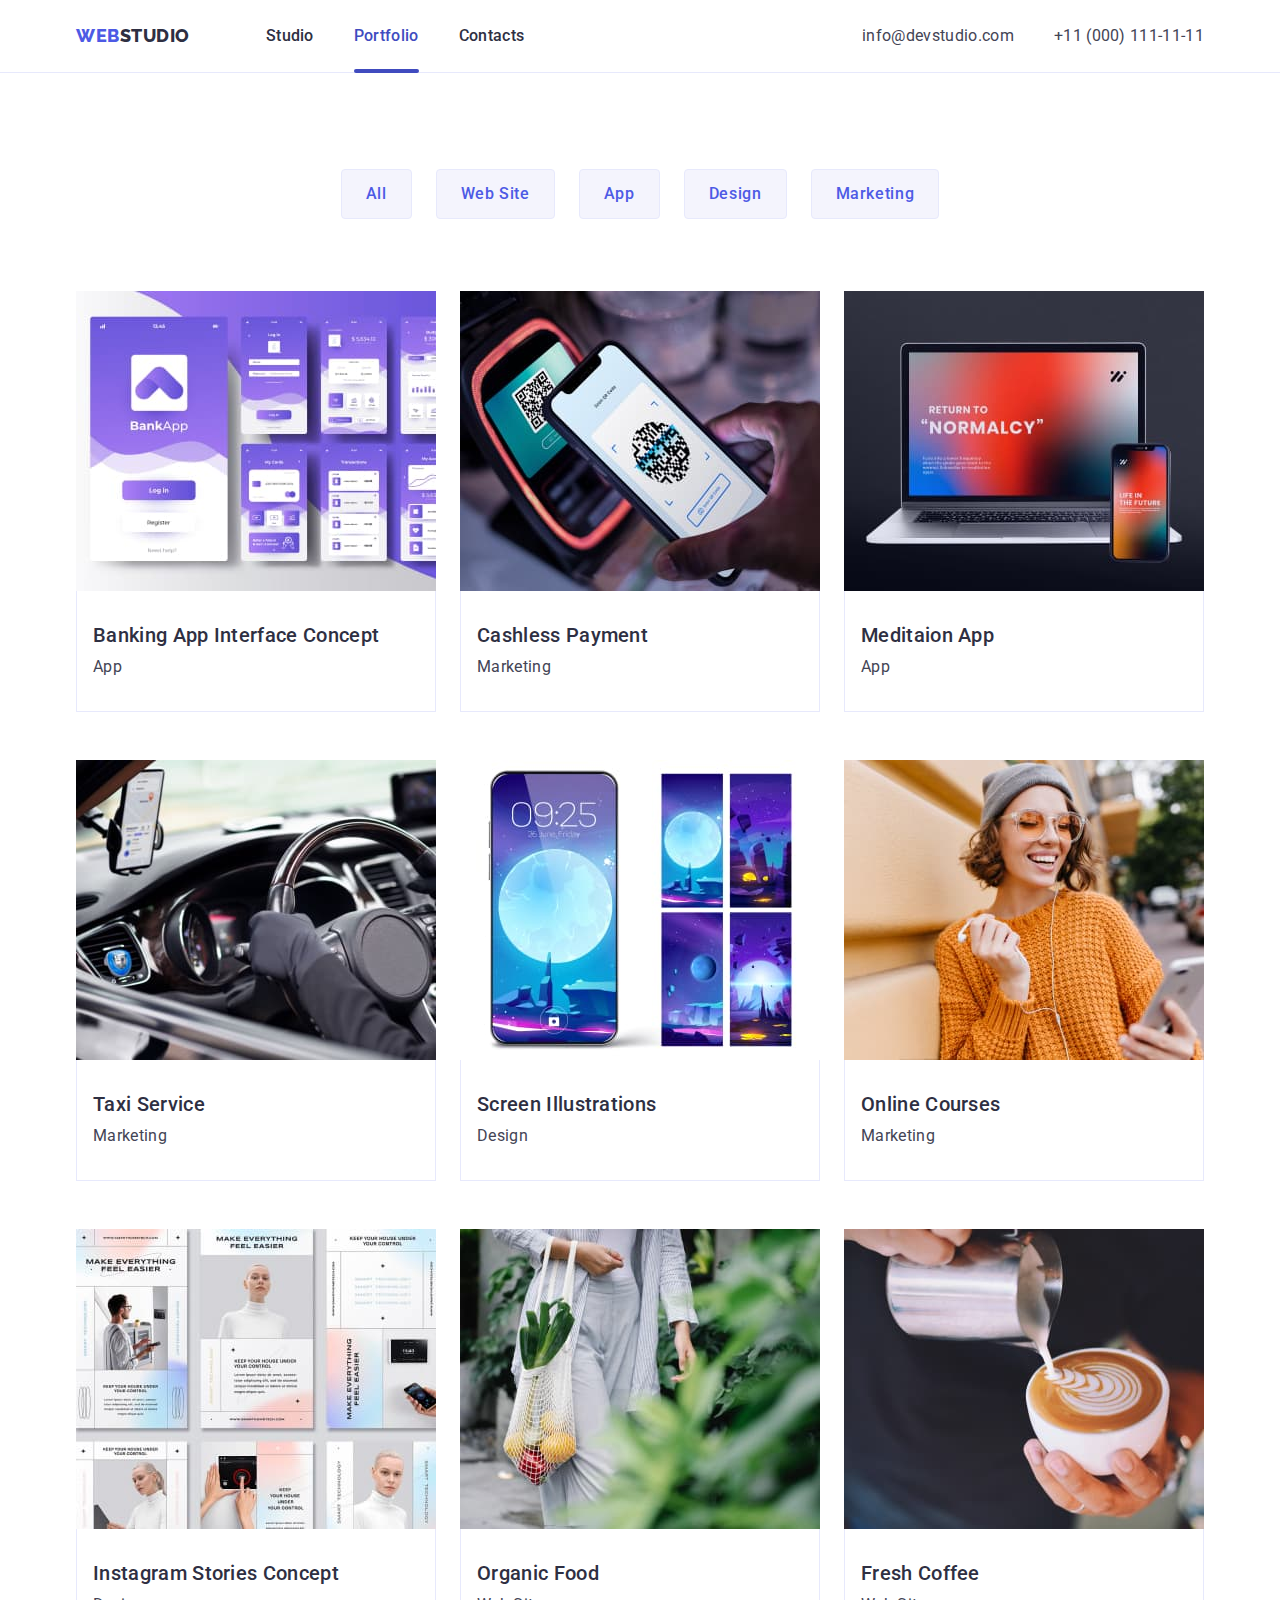
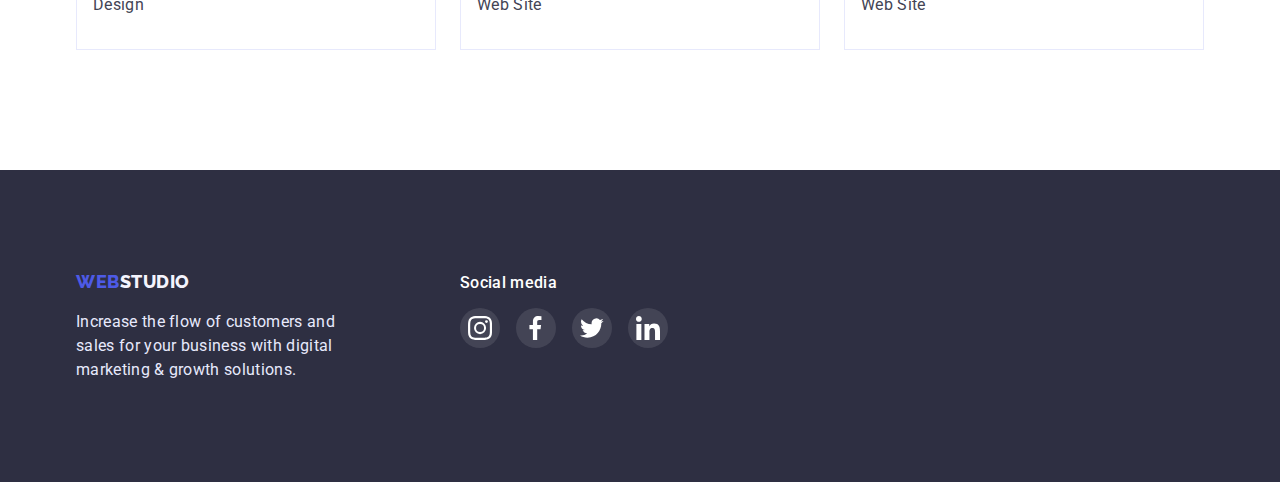
==== portfolio.html @ 609867eb "copy" ====
<!DOCTYPE html>
<html lang="en">
  <head>
    <meta charset="UTF-8" />
    <meta http-equiv="X-UA-Compatible" content="IE=edge" />
    <meta name="viewport" content="width=device-width, initial-scale=1.0" />
    <title>Document</title>
    <link rel="preconnect" href="https://fonts.googleapis.com" />
    <link rel="preconnect" href="https://fonts.gstatic.com" crossorigin />
    <link
      href="https://fonts.googleapis.com/css2?family=Raleway:wght@800&family=Roboto:wght@400;500;700;900&display=swap"
      rel="stylesheet"
    />
    <link
      rel="stylesheet"
      href="https://cdn.jsdelivr.net/npm/modern-normalize@1.1.0/modern-normalize.min.css"
    />
    <link rel="stylesheet" href="./css/styles.css" />
  </head>
  <body>
    <header class="header">
      <div class="container header-container">
        <nav class="header-navigation">
          <a class="logo link" href="./index.html"
            >Web<span class="header-logo">Studio</span></a
          >

          <ul class="header-list list">
            <li class="header-item">
              <a href="./index.html" class="header-link link">Studio</a>
            </li>
            <li class="header-item">
              <a href="./portfolio.html" class="header-link link current"
                >Portfolio</a
              >
            </li>
            <li class="header-item">
              <a href="#" class="header-link link">Contacts</a>
            </li>
          </ul>
        </nav>

        <address class="header-adress">
          <ul class="header-adress-list list">
            <li class="header-adress-item">
              <a href="mailto:info@devstudio.com" class="header-contacts link"
                >info@devstudio.com</a
              >
            </li>
            <li class="header-adress-item">
              <a href="tel:+110001111111" class="header-contacts link"
                >+11 (000) 111-11-11</a
              >
            </li>
          </ul>
        </address>
      </div>
    </header>
    <main>
      <section class="portfolio">
        <div class="container">
          <h1 class="visually-hidden">Portfolio</h1>
          <ul class="portfolio-list-btn list">
            <li class="portfolio-item-btn">
              <button type="button" class="portfolio-btn btn">All</button>
            </li>
            <li class="portfolio-item-btn">
              <button type="button" class="portfolio-btn btn">Web Site</button>
            </li>
            <li class="portfolio-item-btn">
              <button type="button" class="portfolio-btn btn">App</button>
            </li>
            <li class="portfolio-item-btn">
              <button type="button" class="portfolio-btn btn">Design</button>
            </li>
            <li class="portfolio-item-btn">
              <button type="button" class="portfolio-btn btn">Marketing</button>
            </li>
          </ul>
          <ul class="portfolio-list list">
            <li class="portfolio-item">
              <a href="" class="portfolio-link link">
                <div class="portfolio-top-wrap">
                  <img
                    src="./images/banking-app.jpg"
                    alt="Banking app"
                    width="360"
                  />
                  <p class="portfolio-top-text">
                    14 Stylish and User-Friendly App Design Concepts · Task
                    Manager App · Calorie Tracker App · Exotic Fruit Ecommerce
                    App · Cloud Storage App
                  </p>
                </div>
                <div class="portfolio-border">
                  <h2 class="portfolio-subtitle subtitle">
                    Banking App Interface Concept
                  </h2>
                  <p class="portfolio-desc desc">App</p>
                </div>
              </a>
            </li>
            <li class="portfolio-item">
              <a href="" class="portfolio-link link">
                <div class="portfolio-top-wrap">
                  <img
                    src="./images/cashless-payment.jpg"
                    alt="Payment process"
                    width="360"
                  />
                  <p class="portfolio-top-text">
                    14 Stylish and User-Friendly App Design Concepts · Task
                    Manager App · Calorie Tracker App · Exotic Fruit Ecommerce
                    App · Cloud Storage App
                  </p>
                </div>
                <div class="portfolio-border">
                  <h2 class="portfolio-subtitle subtitle">Cashless Payment</h2>
                  <p class="portfolio-desc desc">Marketing</p>
                </div>
              </a>
            </li>
            <li class="portfolio-item">
              <a href="" class="portfolio-link link">
                <div class="portfolio-top-wrap">
                  <img
                    src="./images/meditaion-app.jpg"
                    alt="Laptop app"
                    width="360"
                  />
                  <p class="portfolio-top-text">
                    14 Stylish and User-Friendly App Design Concepts · Task
                    Manager App · Calorie Tracker App · Exotic Fruit Ecommerce
                    App · Cloud Storage App
                  </p>
                </div>
                <div class="portfolio-border">
                  <h2 class="portfolio-subtitle subtitle">Meditaion App</h2>
                  <p class="portfolio-desc desc">App</p>
                </div>
              </a>
            </li>
            <li class="portfolio-item">
              <a href="" class="portfolio-link link">
                <div class="portfolio-top-wrap">
                  <img
                    src="./images/taxi-service.jpg"
                    alt="Taxi car"
                    width="360"
                  />
                  <p class="portfolio-top-text">
                    14 Stylish and User-Friendly App Design Concepts · Task
                    Manager App · Calorie Tracker App · Exotic Fruit Ecommerce
                    App · Cloud Storage App
                  </p>
                </div>
                <div class="portfolio-border">
                  <h2 class="portfolio-subtitle subtitle">Taxi Service</h2>
                  <p class="portfolio-desc desc">Marketing</p>
                </div>
              </a>
            </li>
            <li class="portfolio-item">
              <a href="" class="portfolio-link link">
                <div class="portfolio-top-wrap">
                  <img
                    src="./images/screen-illustrations.jpg"
                    alt="Screenshots"
                    width="360"
                  />
                  <p class="portfolio-top-text">
                    14 Stylish and User-Friendly App Design Concepts · Task
                    Manager App · Calorie Tracker App · Exotic Fruit Ecommerce
                    App · Cloud Storage App
                  </p>
                </div>
                <div class="portfolio-border">
                  <h2 class="portfolio-subtitle subtitle">
                    Screen Illustrations
                  </h2>
                  <p class="portfolio-desc desc">Design</p>
                </div>
              </a>
            </li>
            <li class="portfolio-item">
              <a href="" class="portfolio-link link">
                <div class="portfolio-top-wrap">
                  <img
                    src="./images/online-courses.jpg"
                    alt="Smiling girl"
                    width="360"
                  />
                  <p class="portfolio-top-text">
                    14 Stylish and User-Friendly App Design Concepts · Task
                    Manager App · Calorie Tracker App · Exotic Fruit Ecommerce
                    App · Cloud Storage App
                  </p>
                </div>
                <div class="portfolio-border">
                  <h2 class="portfolio-subtitle subtitle">Online Courses</h2>
                  <p class="portfolio-desc desc">Marketing</p>
                </div>
              </a>
            </li>
            <li class="portfolio-item">
              <a href="" class="portfolio-link link">
                <div class="portfolio-top-wrap">
                  <img
                    src="./images/instagram-stories.jpg"
                    alt="Screenshots of stories"
                    width="360"
                  />
                  <p class="portfolio-top-text">
                    14 Stylish and User-Friendly App Design Concepts · Task
                    Manager App · Calorie Tracker App · Exotic Fruit Ecommerce
                    App · Cloud Storage App
                  </p>
                </div>
                <div class="portfolio-border">
                  <h2 class="portfolio-subtitle subtitle">
                    Instagram Stories Concept
                  </h2>
                  <p class="portfolio-desc desc">Design</p>
                </div>
              </a>
            </li>
            <li class="portfolio-item">
              <a href="" class="portfolio-link link">
                <div class="portfolio-top-wrap">
                  <img
                    src="./images/organic-food.jpg"
                    alt="Fruits and vegetables"
                    width="360"
                  />
                  <p class="portfolio-top-text">
                    14 Stylish and User-Friendly App Design Concepts · Task
                    Manager App · Calorie Tracker App · Exotic Fruit Ecommerce
                    App · Cloud Storage App
                  </p>
                </div>
                <div class="portfolio-border">
                  <h2 class="portfolio-subtitle subtitle">Organic Food</h2>
                  <p class="portfolio-desc desc">Web Site</p>
                </div>
              </a>
            </li>
            <li class="portfolio-item">
              <a href="" class="portfolio-link link">
                <div class="portfolio-top-wrap">
                  <img
                    src="./images/fresh-coffee.jpg"
                    alt="A cap of coffee"
                    width="360"
                  />
                  <p class="portfolio-top-text">
                    14 Stylish and User-Friendly App Design Concepts · Task
                    Manager App · Calorie Tracker App · Exotic Fruit Ecommerce
                    App · Cloud Storage App
                  </p>
                </div>
                <div class="portfolio-border">
                  <h2 class="portfolio-subtitle subtitle">Fresh Coffee</h2>
                  <p class="portfolio-desc desc">Web Site</p>
                </div>
              </a>
            </li>
          </ul>
        </div>
      </section>
    </main>
    <footer class="footer">
      <div class="container footer-wrap">
        <div class="footer-container">
          <a href="./index.html" class="logo link"
            >Web<span class="footer-logo">Studio</span></a
          >
          <p class="footer-desc desc">
            Increase the flow of customers and sales for your business with
            digital marketing & growth solutions.
          </p>
        </div>
        <div class="footer-container">
          <h3 class="footer-subtitle subtitle">Social media</h3>
          <ul class="footer-soc-list list">
            <li class="footer-soc-item">
              <a href="" class="footer-soc-link link">
                <svg class="footer-soc-icon" width="24" height="24">
                  <use href="./images/sprite.svg#icon-instagram"></use>
                </svg>
              </a>
            </li>
            <li class="footer-soc-item">
              <a href="" class="footer-soc-link link">
                <svg class="footer-soc-icon" width="24" height="24">
                  <use href="./images/sprite.svg#icon-facebook"></use>
                </svg>
              </a>
            </li>
            <li class="footer-soc-item">
              <a href="" class="footer-soc-link link">
                <svg class="footer-soc-icon" width="24" height="24">
                  <use href="./images/sprite.svg#icon-twitter"></use>
                </svg>
              </a>
            </li>
            <li class="footer-soc-item">
              <a href="" class="footer-soc-link link">
                <svg class="footer-soc-icon" width="24" height="24">
                  <use href="./images/sprite.svg#icon-linkedin"></use>
                </svg>
              </a>
            </li>
          </ul>
        </div>
      </div>
    </footer>
  </body>
</html>
---- css/styles.css ----
:root {
  --main-color: #2e2f42;
  --desc-color: #434455;
  --main-violet-color: #4d5ae5;
  --white-color: #ffffff;
  --hover-focus-color: #404bbf;
  --footer-desc-color: #e7e9fc;
  --background-color: #f4f4fd;
  --customers-icons-color: #8e8f99;
  --green-color: #31d0aa;
}
h1,
h2,
h3,
h4,
p {
  margin-top: 0;
  margin-bottom: 0;
}
ul,
ol {
  margin-top: 0;
  margin-bottom: 0;
  padding-left: 0;
}
img {
  display: block;
}
body {
  font-family: "roboto", sans-serif;
  color: var(--main-color);
  background-color: var(--white-color);
  font-weight: 400;
  letter-spacing: 0.02em;
}
.container {
  max-width: 1158px;
  padding: 0 15px;
  margin: 0 auto;
}
.list {
  list-style: none;
}
.link {
  text-decoration: none;
}
.title {
  font-weight: 700;
  font-size: 36px;
  line-height: 1.11;
  text-transform: capitalize;
}
.subtitle {
  font-weight: 500;
  font-size: 20px;
  line-height: 1.2;
}
.desc {
  font-size: 16px;
  line-height: 1.5;
  color: var(--desc-color);
}
.btn {
  font-weight: 500;
  font-family: inherit;
  font-size: 16px;
  line-height: 1.5;
  letter-spacing: 0.04em;
  cursor: pointer;
}
/* -------------HEADER--------------- */
.header {
  border-bottom: 1px solid #e7e9fc;
}
.header-container {
  display: flex;
  align-items: center;
}
.header-navigation {
  display: flex;
  align-items: center;
  margin-right: auto;
}

.visually-hidden {
  white-space: nowrap;
  position: absolute;
  height: 1px;
  overflow: hidden;
  border: 0;
  padding: 0;
  clip: rect(0 0 0 0);
  clip-path: inset(50%);
  margin: -1px;
  width: 1px;
}

.logo {
  font-weight: 800;
  font-size: 18px;
  line-height: 1.33;
  letter-spacing: 0.03em;
  text-transform: uppercase;
  color: var(--main-violet-color);
  font-family: "Raleway", sans-serif;
}
.header-logo {
  color: var(--main-color);
}
.header-list {
  margin-left: 76px;
  display: flex;
  gap: 40px;
}
.header-item {
}
.header-link {
  font-weight: 500;
  display: block;
  font-size: 16px;
  line-height: 1.5;
  color: var(--main-color);
  padding-top: 24px;
  padding-bottom: 24px;
  transition: color 250ms cubic-bezier(0.4, 0, 0.2, 1);
}
.current {
  position: relative;
  color: var(--hover-focus-color);
}
.current::after {
  content: "";
  position: absolute;
  left: 0;
  bottom: -1px;
  width: 100%;
  height: 4px;
  border-radius: 2px;
  background-color: var(--hover-focus-color);
}
.header-link:hover,
.header-link:focus {
  color: var(--hover-focus-color);
}
.header-adress {
}
.header-adress-list {
  display: flex;
  gap: 40px;
}
.header-adress-item {
}
.header-contacts {
  font-size: 16px;
  line-height: 1.5;
  letter-spacing: 0.02em;
  color: var(--desc-color);
  font-style: normal;
  transition: color 250ms cubic-bezier(0.4, 0, 0.2, 1);
}
.header-contacts:hover,
.header-contacts:focus {
  color: var(--hover-focus-color);
}
/* -------------HERO--------------- */
.hero {
  background-color: var(--main-color);
  padding-top: 188px;
  padding-bottom: 188px;
  background-image: linear-gradient(
      rgba(46, 47, 66, 0.7),
      rgba(46, 47, 66, 0.7)
    ),
    url(../images/hero-image.jpg);
  max-width: 1440px;
  margin: auto;
  background-repeat: no-repeat;
  background-position: center;
  background-size: cover;
}
.hero-container {
}

.hero-title {
  font-size: 56px;
  line-height: 1.07;
  letter-spacing: 0.02em;
  color: var(--white-color);
  font-weight: 700;
  margin-bottom: 48px;
  text-align: center;
}
.hero-btn {
  min-width: 169px;
  height: 56px;
  background-color: var(--main-violet-color);
  color: var(--white-color);
  box-shadow: 0px 4px 4px rgba(0, 0, 0, 0.15);
  border-radius: 4px;
  border: 1px solid var(--main-violet-color);
  display: flex;
  margin: 0 auto;
  align-items: center;
  padding: 16px 32px;
  transition: background-color 250ms cubic-bezier(0.4, 0, 0.2, 1),
    border-color 250ms cubic-bezier(0.4, 0, 0.2, 1);
}

.hero-btn:hover,
.hero-btn:focus {
  background-color: var(--hover-focus-color);
  border-color: var(--hover-focus-color);
}
/* -------------FEAUTERS--------------- */
.feauters {
  padding-top: 120px;
  padding-bottom: 120px;
}
.feauters-list {
  display: flex;
  gap: 24px;
  flex-basis: calc((100% - 72px) / 4);
}
.feauters-image {
  display: flex;
  width: 264px;
  height: 112px;
  background-color: var(--background-color);
  border-radius: 4px;
  align-items: center;
  justify-content: center;
}
.feauters-icon {
  width: 64px;
  height: 64px;
}
.feauters-item {
}
.feauters-subtitle {
  margin-top: 8px;
  margin-bottom: 8px;
}
.feauters-desc {
}
/* -------------BENEFITS--------------- */
.benefits {
  padding-bottom: 120px;
}
.benefits-title {
  margin-bottom: 72px;
  text-align: center;
}
.benefits-list {
  display: flex;
  gap: 24px;
}
.benefits-item {
  width: calc((100%-48px) / 3);
}
/* -------------TEAM--------------- */
.team {
  background-color: var(--background-color);
  padding-top: 120px;
  padding-bottom: 120px;
}
.team-list {
  display: flex;
  gap: 24px;
}
.team-item {
  background-color: var(--white-color);
  box-shadow: 0px 1px 6px rgba(46, 47, 66, 0.08),
    0px 1px 1px rgba(46, 47, 66, 0.16), 0px 2px 1px rgba(46, 47, 66, 0.08);
  border-radius: 0px 0px 4px 4px;
  width: calc((100% - 72px) / 4);
}
.team-title {
  margin-bottom: 72px;
  text-align: center;
}
.team-subtitle {
  margin-top: 32px;
  text-align: center;
  margin-bottom: 8px;
}
.team-desc {
  text-align: center;
}
.team-soc-list {
  display: flex;
  justify-content: center;
  gap: 24px;
  padding-top: 8px;
  padding-bottom: 32px;
}
.team-soc-item {
  width: 40px;
  height: 40px;
}
.team-soc-link {
  width: 100%;
  height: 100%;
  background-color: var(--main-violet-color);
  display: flex;
  align-items: center;
  justify-content: center;
  border-radius: 50%;
  transition: background-color 250ms cubic-bezier(0.4, 0, 0.2, 1);
}
.team-soc-link:is(:hover, :focus) {
  background-color: var(--hover-focus-color);
}
.team-soc-icon {
  fill: var(--white-color);
}
/* -------------CUSTOMERS--------------- */
.customers {
  padding-top: 120px;
  padding-bottom: 120px;
}
.customers-title {
  text-align: center;
  margin-bottom: 72px;
}
.customers-list {
  display: flex;
  gap: 24px;
}
.customers-item {
  width: calc((100% - 120px) / 5);
  height: 88px;
}

.customers-link {
  display: flex;
  width: 100%;
  height: 100%;
  align-items: center;
  justify-content: center;
  border: 1px solid var(--customers-icons-color);
  border-radius: 4px;
  color: var(--customers-icons-color);
  transition: color 250ms cubic-bezier(0.4, 0, 0.2, 1);
}
.customers-link:is(:hover, :focus) {
  border-color: var(--hover-focus-color);
  color: var(--hover-focus-color);
}
.customers-icon {
  fill: currentColor;
}
.customers-icon:is(:hover, :focus) {
  fill: var(--hover-focus-color);
}
/* -------------FOOTER--------------- */
.footer {
  background-color: var(--main-color);
  padding-top: 100px;
  padding-bottom: 100px;
}
.footer-wrap {
  display: flex;
  align-items: baseline;
  gap: 120px;
}
.footer-container {
}
.footer-logo {
  color: var(--background-color);
}
.footer-desc {
  margin-top: 16px;
  color: var(--footer-desc-color);
  max-width: 264px;
}
.footer-subtitle {
  font-size: 16px;
  color: var(--white-color);
  margin-bottom: 16px;
}
.footer-soc-list {
  display: flex;
  gap: 16px;
}
.footer-soc-item {
  width: 40px;
  height: 40px;
}
.footer-soc-link {
  width: 100%;
  height: 100%;
  background-color: rgba(255, 255, 255, 0.1);
  display: flex;
  align-items: center;
  justify-content: center;
  border-radius: 50%;
  transition: background-color 250ms cubic-bezier(0.4, 0, 0.2, 1);
}
.footer-soc-link:is(:hover, :focus) {
  background-color: var(--green-color);
}
.footer-soc-icon {
  fill: var(--white-color);
}
/* -------------PORTFOLIO--------------- */
.portfolio {
  padding-top: 96px;
  padding-bottom: 120px;
}
.portfolio-list-btn {
  display: flex;
  gap: 24px;
  margin-bottom: 72px;
  justify-content: center;
}
.portfolio-item-btn {
}
.portfolio-btn {
  background: var(--background-color);
  color: var(--main-violet-color);
  border: 1px solid var(--footer-desc-color);
  border-radius: 4px;
  padding: 12px 24px;
  align-items: center;
  transition: background-color 250ms cubic-bezier(0.4, 0, 0.2, 1),
    color 250ms cubic-bezier(0.4, 0, 0.2, 1);
}
.portfolio-btn:focus,
.portfolio-btn:hover {
  background: var(--hover-focus-color);
  color: var(--white-color);
}
.portfolio-list {
  display: flex;
  flex-wrap: wrap;
  column-gap: 24px;
  row-gap: 48px;
}
.portfolio-item {
  width: calc((100% - 48px) / 3);
}
.portfolio-link {
  display: block;
}
.portfolio-link:hover .portfolio-top-text {
  transform: translateY(0);
}
.portfolio-link:hover,
.portfolio-link:focus {
  box-shadow: 0px 1px 6px rgba(46, 47, 66, 0.08),
    0px 1px 1px rgba(46, 47, 66, 0.16), 0px 2px 1px rgba(46, 47, 66, 0.08);
}
.portfolio-top-wrap {
  position: relative;
  overflow: hidden;
}
.portfolio-top-text {
  position: absolute;
  top: 0;
  font-size: 16px;
  line-height: 1.5;
  letter-spacing: 0.02em;
  color: var(--background-color);
  background-color: var(--main-violet-color);
  padding: 40px 32px;
  height: 100%;
  transform: translateY(100%);
  transition: transform 250ms cubic-bezier(0.4, 0, 0.2, 1);
  overflow: auto;
}
.portfolio-border {
  border-right: 1px solid var(--footer-desc-color);
  border-bottom: 1px solid var(--footer-desc-color);
  border-left: 1px solid var(--footer-desc-color);
}
.portfolio-subtitle {
  padding-top: 32px;
  padding-left: 16px;
  padding-bottom: 8px;
  color: var(--main-color);
}
.portfolio-desc {
  margin-left: 16px;
  margin-bottom: 32px;
}
/* -------------MODAL--------------- */
.backdrop {
  position: fixed;
  top: 0;
  width: 100%;
  height: 100%;
  background: rgba(46, 47, 66, 0.4);
  transition: opacity 250ms cubic-bezier(0.4, 0, 0.2, 1),
    visibility 250ms cubic-bezier(0.4, 0, 0.2, 1);
}
.is-hidden {
  opacity: 0;
  visibility: none;
  pointer-events: none;
}
.modal {
  position: absolute;
  top: 50%;
  left: 50%;
  transform: translate(-50%, -50%) scale(1) rotate(0);
  width: 408px;
  min-height: 576px;
  background-color: #fcfcfc;
  border-radius: 4px;
  padding: 24px;
  transition: transform 250ms cubic-bezier(0.4, 0, 0.2, 1);
}
.backdrop.is-hidden .modal {
  transform: translate(-50%, -50%) scale(0) rotate(-360deg);
}
.modal-close {
  width: 24px;
  height: 24px;
  background: #e7e9fc;
  border: 1px solid rgba(0, 0, 0, 0.1);
  border-radius: 50px;
  display: block;
  margin-left: auto;
  cursor: pointer;
}
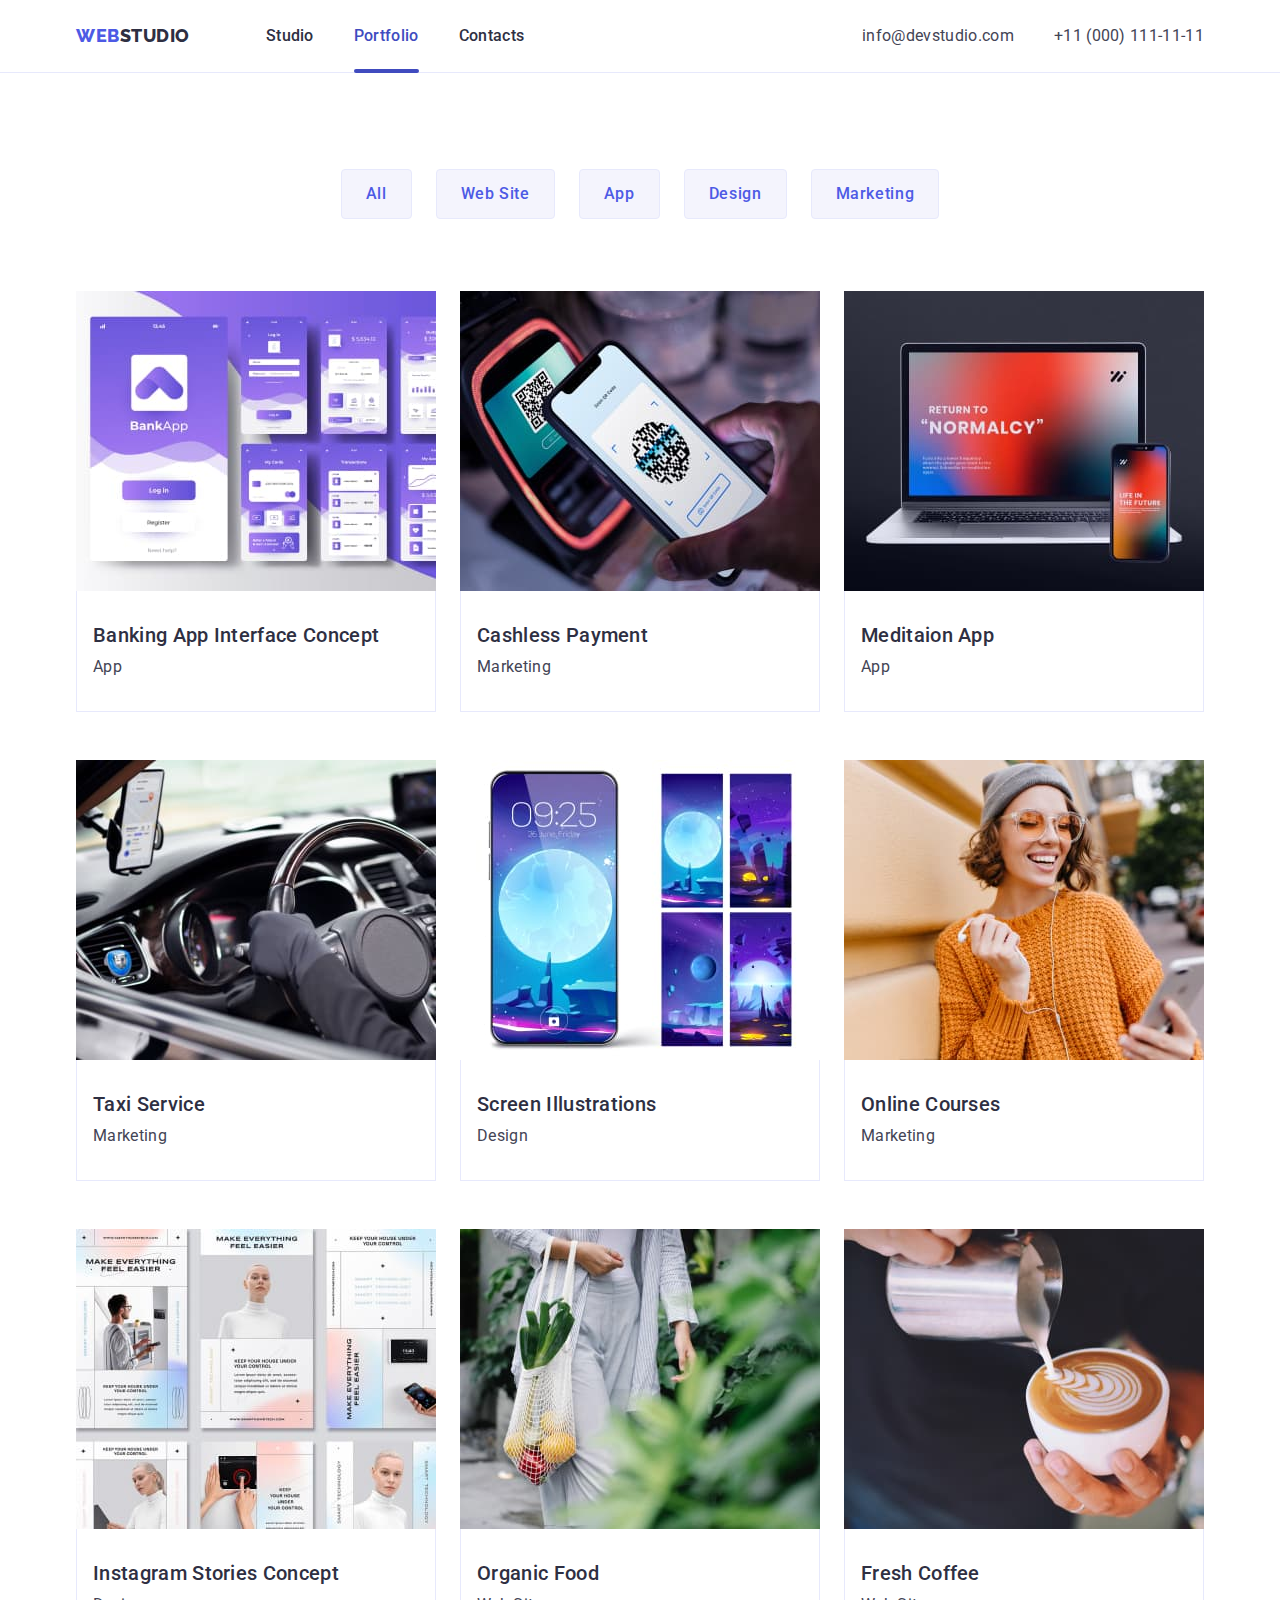
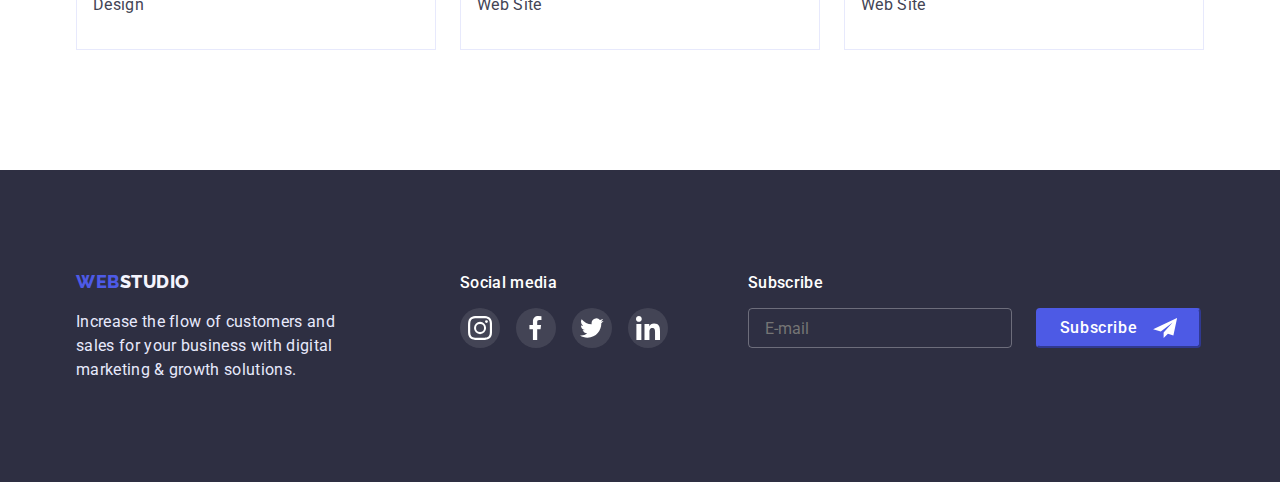
==== commit 97a7c6fa: "ready" ====
--- a/portfolio.html
+++ b/portfolio.html
@@ -279,7 +279,7 @@
             digital marketing & growth solutions.
           </p>
         </div>
-        <div class="footer-container">
+        <div class="footer-container footer-soc">
           <h3 class="footer-subtitle subtitle">Social media</h3>
           <ul class="footer-soc-list list">
             <li class="footer-soc-item">
@@ -312,6 +312,26 @@
             </li>
           </ul>
         </div>
+        <div class="footer-subscribe">
+          <h3 class="footer-subtitle subtitle">Subscribe</h3>
+          <form>
+            <div class="footer-input-wrap">
+              <input
+                class="footer-input"
+                id="user-e-mail"
+                name="user-e-mail"
+                type="email"
+                placeholder="E-mail"
+              />
+              <button class="footer-send-btn btn" type="submit">
+                Subscribe
+                <svg class="footer-send-icon" width="24" height="20">
+                  <use href="./images/sprite.svg#icon-icon-send"></use>
+                </svg>
+              </button>
+            </div>
+          </form>
+        </div>
       </div>
     </footer>
   </body>
--- a/css/styles.css
+++ b/css/styles.css
@@ -361,7 +361,6 @@
 .footer-wrap {
   display: flex;
   align-items: baseline;
-  gap: 120px;
 }
 .footer-container {
 }
@@ -378,6 +377,9 @@
   color: var(--white-color);
   margin-bottom: 16px;
 }
+.footer-soc {
+  margin-left: 120px;
+}
 .footer-soc-list {
   display: flex;
   gap: 16px;
@@ -401,6 +403,45 @@
 }
 .footer-soc-icon {
   fill: var(--white-color);
+}
+.footer-subscribe {
+  padding-left: 80px;
+  justify-content: flex-end;
+}
+.footer-input {
+  min-width: 264px;
+  height: 40px;
+  padding-left: 16px;
+  border: 1px solid rgba(255, 255, 255, 0.3);
+  border-radius: 4px;
+  background-color: transparent;
+  outline: none;
+  color: var(--white-color);
+}
+.footer-send-btn {
+  min-width: 165px;
+  height: 40px;
+  background-color: var(--main-violet-color);
+  border-color: var(--main-violet-color);
+  border-radius: 4px;
+  color: var(--white-color);
+  display: flex;
+  align-items: center;
+  justify-content: center;
+  gap: 16px;
+  transition: background-color 250ms cubic-bezier(0.4, 0, 0.2, 1),
+    border-color 250ms cubic-bezier(0.4, 0, 0.2, 1);
+}
+.footer-send-btn:is(:hover, :focus) {
+  background-color: var(--hover-focus-color);
+  border-color: var(--hover-focus-color);
+}
+.footer-send-icon {
+  fill: var(--white-color);
+}
+.footer-input-wrap {
+  display: flex;
+  gap: 24px;
 }
 /* -------------PORTFOLIO--------------- */
 .portfolio {
@@ -516,10 +557,148 @@
 .modal-close {
   width: 24px;
   height: 24px;
-  background: #e7e9fc;
+  background-color: var(--footer-desc-color);
   border: 1px solid rgba(0, 0, 0, 0.1);
   border-radius: 50px;
-  display: block;
+  display: flex;
+  justify-content: center;
+  align-items: center;
   margin-left: auto;
   cursor: pointer;
-}
+  margin-bottom: 24px;
+  transition: transform 250ms cubic-bezier(0.4, 0, 0.2, 1);
+}
+.modal-close:active {
+  background-color: var(--hover-focus-color);
+}
+.modal-close-button {
+  fill: var(--main-color);
+}
+.modal-close-button:active {
+  fill: var(--white-color);
+}
+.modal-title {
+  font-weight: 500;
+  font-size: 16px;
+  line-height: 1.5;
+  text-align: center;
+  letter-spacing: 0.02em;
+  color: var(--main-color);
+  margin-bottom: 14px;
+}
+.modal-input-text {
+  font-weight: 400;
+  font-size: 12px;
+  line-height: 1.33;
+  letter-spacing: 0.04em;
+  color: #8e8f99;
+  padding-top: 8px;
+  padding-bottom: 4px;
+}
+.modal-input {
+  width: 100%;
+  height: 40px;
+  border: 1px solid rgba(33, 33, 33, 0.2);
+  border-radius: 4px;
+  outline: transparent;
+  padding-left: 38px;
+  color: var(--main-color);
+}
+.modal-input:focus,
+.modal-comment:focus {
+  border: 1px solid var(--hover-focus-color);
+}
+.modal-input:focus + .modal-name-icon {
+  fill: var(--hover-focus-color);
+}
+.modal-input-wrap {
+  position: relative;
+  padding-bottom: 8px;
+  padding-top: 4px;
+}
+.modal-name-icon {
+  top: 50%;
+  transform: translateY(-50%);
+  left: 19px;
+  position: absolute;
+  fill: var(--main-color);
+}
+.modal-comment {
+  width: 100%;
+  height: 120px;
+  border: 1px solid rgba(33, 33, 33, 0.2);
+  border-radius: 4px;
+  outline: transparent;
+  padding-left: 16px;
+  padding-top: 8px;
+  resize: none;
+  color: var(--main-color);
+  margin-bottom: 4px;
+}
+.modal-comment::placeholder {
+  color: rgba(117, 117, 117, 0.5);
+  font-size: 12px;
+  line-height: 1.33;
+  letter-spacing: 0.04em;
+}
+.modal-send-btn {
+  min-width: 169px;
+  height: 56px;
+  background-color: var(--main-violet-color);
+  color: var(--white-color);
+  box-shadow: 0px 4px 4px rgba(0, 0, 0, 0.15);
+  border-radius: 4px;
+  border: 1px solid var(--main-violet-color);
+  display: block;
+  margin: 0 auto;
+  transition: background-color 250ms cubic-bezier(0.4, 0, 0.2, 1),
+    border-color 250ms cubic-bezier(0.4, 0, 0.2, 1);
+}
+.modal-send-btn:is(:hover, :focus) {
+  background-color: var(--hover-focus-color);
+  border-color: var(--hover-focus-color);
+}
+.check-text {
+  font-size: 12px;
+  line-height: 1.33;
+  letter-spacing: 0.04em;
+  color: #757575;
+  display: flex;
+  align-items: center;
+  position: relative;
+}
+.check-text span {
+  display: flex;
+  align-items: center;
+  justify-content: center;
+  width: 16px;
+  height: 16px;
+  border: 1.25px solid var(--main-color);
+  border-radius: 2px;
+  margin-right: 8px;
+  transition: background-color 250ms cubic-bezier(0.4, 0, 0.2, 1),
+    border-color 250ms cubic-bezier(0.4, 0, 0.2, 1);
+  fill: transparent;
+}
+.check-icon {
+  width: 16px;
+  height: 16px;
+  border: 1.25px solid var(--main-color);
+  border-radius: 2px;
+}
+
+.modal-check:checked + .check-text span {
+  background-color: var(--hover-focus-color);
+  border: none;
+  fill: var(--white-color);
+}
+.policy-link {
+  padding-left: 2px;
+  text-decoration-line: underline;
+  color: var(--main-violet-color);
+  transition: color 250ms cubic-bezier(0.4, 0, 0.2, 1);
+}
+.policy-link:focus,
+.policy-link:hover {
+  color: var(--hover-focus-color);
+}
